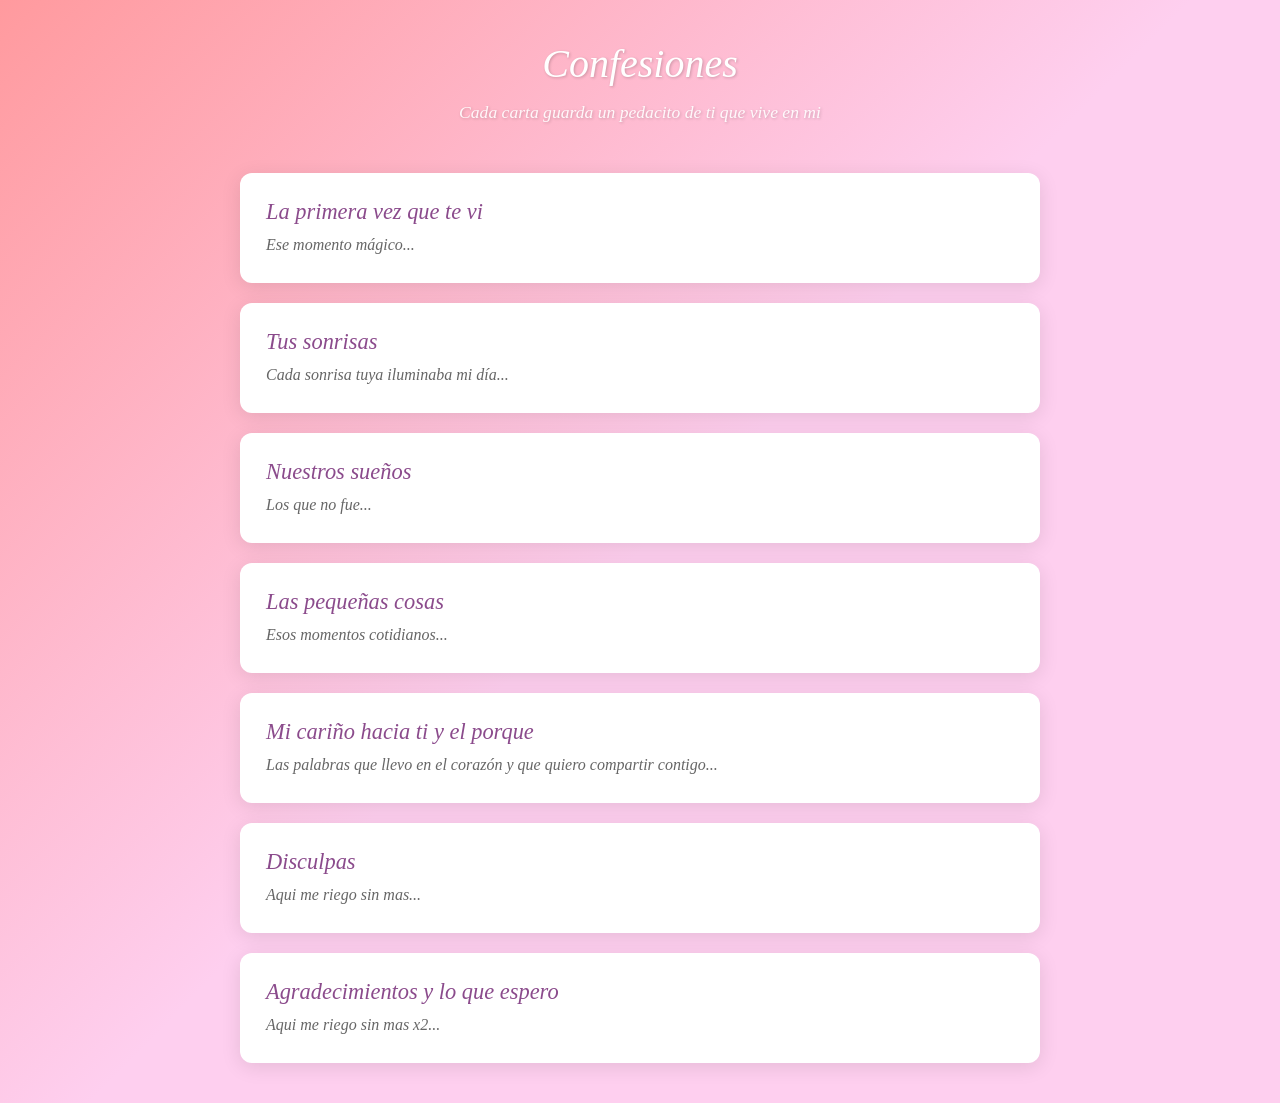
==== home.html @ 56a377dc "finish" ====
<!DOCTYPE html>
<html lang="es">
<head>
    <meta charset="UTF-8">
    <meta name="viewport" content="width=device-width, initial-scale=1.0">
    <title>Home - Madi</title>
    <link rel="stylesheet" href="home-style.css">
</head>
<body>
    <div class="container">
        <div class="header">
            <h1>Confesiones</h1>
            <p>Cada carta guarda un pedacito de ti que vive en mi</p>
        </div>

        <div class="cards-list">
            <div class="card" onclick="openModal('modal1')">
                <h3 class="card-title">La primera vez que te vi</h3>
                <p class="card-description">Ese momento mágico...</p>
            </div>

            <div class="card" onclick="openModal('modal2')">
                <h3 class="card-title">Tus sonrisas</h3>
                <p class="card-description">Cada sonrisa tuya iluminaba mi día...</p>
            </div>

            <div class="card" onclick="openModal('modal3')">
                <h3 class="card-title">Nuestros sueños</h3>
                <p class="card-description">Los que no fue...</p>
            </div>

            <div class="card" onclick="openModal('modal4')">
                <h3 class="card-title">Las pequeñas cosas</h3>
                <p class="card-description">Esos momentos cotidianos...</p>
            </div>

            <div class="card" onclick="openModal('modal5')">
                <h3 class="card-title">Mi cariño hacia ti y el porque</h3>
                <p class="card-description">Las palabras que llevo en el corazón y que quiero compartir contigo...</p>
            </div>

            <div class="card" onclick="openModal('modal6')">
                <h3 class="card-title">Disculpas</h3>
                <p class="card-description">Aqui me riego sin mas...</p>
            </div>

            <div class="card" onclick="openModal('modal7')">
                <h3 class="card-title">Agradecimientos y lo que espero</h3>
                <p class="card-description">Aqui me riego sin mas x2...</p>
            </div>
        </div>
    </div>

    <!-- Modales -->
    <div id="modal1" class="modal">
        <div class="modal-content">
            <span class="close" onclick="closeModal('modal1')">&times;</span>
            <h2 class="modal-title">La primera vez que te vi</h2>
            <div class="modal-text">
                <p>Recuerdo perfectamente ese día. Era como cualquier otro día ordinario y sin muchas ganas de existir, lo que no sabia
                    es que me ibas a cambiar el mundo y empezamos con esa primera pregunta, ¿Cuanto crees que vale ese edificio?. Al cual te respondi "No lose tal vez miles de millones"</p>
                
                <p>Había algo en tu mirada, no solo el cafe de esos ojos que te decia que me recordabas al centro de los girasoles.
                    Al dia de hoy recuerdo cada detalle de ese dia, que me contaste un poco de tu historia y me permitiste conocerte,
                    ese dia fue magico para mi, desde tu primera palabra, hasta la ultima cuando nos tomamos la foto y me dijiste "
                    Cierto la foto para que quede la prueba de que nos vimos".
                </p>
                
                <p>Ver el atardecer contigo es una de las cosas que mas le he agradecido a la vida, permitirme sentir esa calidez 
                    junto a una persona tan maravillosa, ese atardecer como ninguno de nosotros lo habia visto antes, simplemente 
                    tu, yo y el sol, mientras escuchabamos a la guia. Aun recuerdo cuando nos entraron porque empezaba a llover y 
                    te pegaste a mi pecho, sentia unos nervios que podia congelarme alli, y cuando te abrace por la espalda, nose de 
                    donde saque ese valor, pero me agradezco por dar ese paso y sentir como me volvia a latir el corazon.
                </p>
                
                <p>Caminar la septima de noche con aun la decoracion de navidad y cuidandote de varios loquitos, tu cuidandome de los 
                    carros, no creo que haya noche tan bonita y unica como esa, guardo ese recuerdo de ese beso que justo tenias el arbol de navidad detras y toda la decoracion navideña, sin embargo, no habia mas decoracion mas bonita que esos ojos 
                    que el brillo que tenian esa noche y como se iluminaron durante los dias que pasabamos.
                </p>
            </div>
        </div>
    </div>

    <div id="modal2" class="modal">
        <div class="modal-content">
            <span class="close" onclick="closeModal('modal2')">&times;</span>
            <h2 class="modal-title">Tus sonrisas</h2>
            <div class="modal-text">
                <p>Actualmente recuerdo tu sonrisa muy calida, como una niña pequeña, tan tierna, tan dulce y simplemente siendo feliz.
                </p>
                
                <p>No se me borra de la mente lo que hay detras de esa sonrisa, lo cual son tus dientes, tan blancos que resaltan
                    tu ser, tu felicidad y tu cariño.</p>
                
                <p>Habian dias en que me ponia a debatir que me gustaba mas de ti, si esos ojos o esa sonrisa que me calmaba,
                    que me daba paz, que me daba felicidad y me daba toda la fuerza que necesitaba en momentos dificiles.</p>
                
                <p>Actualmente 20/09/2025 son las casi 4 de la mañana y simplemente hoy me hubiera gustado ver esa sonrisa un dia mas,
                   inspirarme de esa mujer que ama bogota y que a razon de eso me ha hecho ver mi ciudad con otros ojos.</p>
            </div>
        </div>
    </div>

    <div id="modal3" class="modal">
        <div class="modal-content">
            <span class="close" onclick="closeModal('modal3')">&times;</span>
            <h2 class="modal-title">Nuestros sueños</h2>
            <div class="modal-text">
                <p>Aqui me voy a regar un poquito.</p>
                
                <p>Aun guardo esos mensajes con los que soñabamos, por ejemplo el de estudiar juiciosos y salir adelante para 
                    irnos a la playa a bailar canciones de juan luis guerra.</p>
                
                <p>Nos quedo pendiente ir a la biblioteca virgilio barco a estudiar juntos y acabar todas nuestras tareas rapido para 
                    pasar mas tiempo juntos.</p>
                
                <p>Tambien nos quedo pendiente nuestro picnic en el parque de los novios, cuando te decia que nos llevabamos un patico 
                    y le pusieramos nombre, o simplemente bautizarlo con un nombre exotico que inventabas jaja, aun amo esos nombres.</p>
            </div>
        </div>
    </div>

    <div id="modal4" class="modal">
        <div class="modal-content">
            <span class="close" onclick="closeModal('modal4')">&times;</span>
            <h2 class="modal-title">Las pequeñas cosas</h2>
            <div class="modal-text">
                <p>Son las pequeñas cosas las que más atesoro. gracias por todos los dias esa atencion que brindabas, un mensaje, asi sea lo mas minimo.</p>
                
                <p>Me encanta cómo te emocionabas con las cosas simples: un atardecer bonito, una canción que te gusta, el cafe que aun te debo jaja perdona. Tu capacidad de encontrar belleza en lo cotidiano me inspiraba.</p>
                
                <p>Esos momentos cuando estabamos en silencio pero completamente cómodos, cuando no necesitamos palabras para entendernos, cuando simplemente estar juntos era suficiente.</p>
            </div>
        </div>
    </div>

    <div id="modal5" class="modal">
        <div class="modal-content">
            <span class="close" onclick="closeModal('modal5')">&times;</span>
            <h2 class="modal-title">Mi cariño hacia ti y el porque</h2>
            <div class="modal-text">
                <p>Te tengo tanto cariño igual al dia de hoy, no es intacto como al comienzo, pero eres un recuerdo hermoso que 
                    siempre llevare en el corazon.</p>
                
                <p>Hay algo que no sabes y la verdad fuiste la primera persona con quien queria que se dieran las cosas y funcionaron,
                    quizas por eso me quedo mas con los dias buenos que con los malos, en esos dias que sentia que se me iba a salir el corazon del pecho, de tanto quererte.</p>
                
                <p>Dentro de mi agradezco mucho todo lo que vivi contigo, fuiste la experiencia mas maravillosa que he podido tener, en si lo catalogo como mi primer amor, ya que todo fue reciproco y ese click que tuve contigo, aun la verdad al dia de hoy no lo he sentido con alguien mas.</p>
                
                <p>Cada pequeño detalle lo hacia pensando en esa sonrisa tan bonita que tienes, el pensando que te estaba dando un pedacito de mi, un pedacito de cariño que pudieras tener contigo y poder tocarlo, al dia de hoy se que por ejemplo la calculadora, no es la mejor, pero espero te este sirviendo mucho, a fin de cuentas quiero que seas la mejor ingeniera posible, que yo mismo se que para ti no hay competencia, eres una la monda, eres una mujer extraordinaria y maravillosa.</p>
            </div>
        </div>
    </div>

    <div id="modal6" class="modal">
        <div class="modal-content">
            <span class="close" onclick="closeModal('modal6')">&times;</span>
            <h2 class="modal-title">Disculpas</h2>
            <div class="modal-text">
                <p>Mas que nada y primordialmente, ya que ha pasado el tiempo, ya que he tenido mucho tiempo libre para pensar en lo que paso, y hasta lo he soñado, lo he dicho mil veces, pero te pido una sincera disculpa.</p>
                
                <p>Primero por el gran error de no hacer respetar a mi pareja, por no hacerla sentir en ese lugar, porque para mi no fuiste un casi algo, yo dentro de mi pienso que si hubo algo, nose como explicarle a mi corazon que no fuimos nada, entonces lo tomo como que desde el primer dia fuimos algo.</p>
                
                <p>Segundo dejarte a manos de otra persona, dejar entrar otra persona que supiera nuestros problemas de pareja, cuando lo debiamos resolver entre nosotros, que si, en ese momento eras lo mas valioso que tenia en mi vida, al dia de hoy aun tengo flashbacks de todo eso y aun la mente me castiga con eso.</p>
                
                <p>Tercero por el hecho de mentir, me guarde cosas para mi, pensando en evitar problemas, lo cual me mostraste que la verdad es mejor ante todo, y si, pensandolo en algun momento te tendria contar, no lo podia ocultar para siempre.</p>

                <p>De nuevo una disculpa, por romperte el corazon, por dañar tu percepcion del amor, por hacerte sentir no elegida cuando me pusiste a decidir.</p>
            </div>
        </div>
    </div>

    <div id="modal7" class="modal">
        <div class="modal-content">
            <span class="close" onclick="closeModal('modal7')">&times;</span>
            <h2 class="modal-title">Agradecimientos y lo que espero</h2>
            <div class="modal-text">
                <p>Gracias por ser el rayo de luz cuando mas lo necesitaba, contigo pude experimentar la escencia mas pura del amor reciproco y sentir que recibia todo y daba todo por una sola persona.</p>
                
                <p>Gracias por proyectarte conmigo a futuro, por presentarme a tu familia, por dejarme conocerte y sentir que formaba parte de algo, el bebé, no soy mucho de niños pero me encantaba imaginar ya cuando fuera creciendo y diciendote tia.</p>
                
                <p>Gracias por intentar que sara y yo nos comunicaramos, siempre fue algo esquiva aunque intentaba acercarme con los gustos comunes que era el anime, me hubiera gustado conocerla un poco mas e intentar comprenderla en esos dias dificiles donde pelean tanto, queria ayudarte con eso haciendole caer en cuenta de que te esfuerzas y la amas incondicionalmente.</p>
                
                <p>Gracias por abrirte a mi y contarme experiencias de tu pasado, me permitieron comprenderte mas como persona, aunque tristemente ya tenia mi pecado encima, no hay noche que piense en una mujer echada pa adelante, que se que hay dias pesados que no quisieras salir de la cama, pero lo haces y trabajas, y le metes al estudio, y apoyas a tu hermana, te das tus gustos, nombee que mujer tan de admirar.</p>

                <p>Gracias por brindarme esa sonrisa, esa confianza desde un inicio, por esa calidez de tus abrazos y besos, no hay noche que no piense cuando dormias conmigo y esas noches no sentia frio, que me levantaba motivado con ganas de romperla estudiando, para darte esa vida que mereces, que me levantaba con ganas de comerme el mundo, pero primero debia consentir a mi mundo y hacerle el desayuno. Verte descansar con esa tranquilidad y acercarme para darte el beso en la frente y decirte los buenos dias, aun tengo flashbacks de eso, o cuando me iba de tu casa y te daba el beso en la frente para que no te pasara nada.</p>

                <p>Espero, no es echandote en cara nada, porque todo lo hice con amor y sin esperar nada a cambio.</p>

                <p>Espero, que la verdad encuentres a alguien mejor que yo, porque para mi yo te consenti bien, pero alguien puede hacerlo mejor, quizas alguien con mas tiempo libre, con camino recorrido laboralmente puede ser, alguien que de la vida por ti, que te acompañe a todo lado o si tiene vehiculo, que te lleve y te traiga, te haga el desayuno en la mañana, y dejando de lado la parte fisica, que no te haga sentir mal a nivel emocional, que no te manipule, que nunca te haga dudar de tu cuerpo, que nunca te humille y sobre todo que sea reciproco, para mi no hay mejor satisfaccion que el saber que estas bien y que el que este contigo te ame por la persona tan maravillosa que eres.</p>

                <p>Se que es pesado, pero espero que termines la universidad y seas una gran ingeniera, quiero ver ese nombre si se puede hasta en noticias, porque tu nombre no es comun, no lo voy a olvidar nunca, teniendo en cuenta que eres mi primer amor, dificil olvidarte, pero si quiero que te dediques a lo que te guste, que sea un empleo que te llene. Como dice una imagen, un empleo que te llene, un amor que te ame y una vida por la cual te levantes y digas gracias, se que estas llena de dudas e incertidumbres, pero eres una mujer empoderada que puede y merece todo lo bueno.</p>

                <p>Sinceramente Te amo, se que quizas lo estas leyendo con una cara de "y este man que" jasjja, pero ha pasado el tiempo y te tengo mucho cariño, todo lo estoy escribiendo a oscuras en mi cuarto, ya van a ser las 5 am y solo he tenido el corazon en la mano para escribirte y soltar tantas cosas que no te dije, en si me gusta lo que hago, esto no se borrara el dia de mañana, no quedara al aire, esta aqui y puedes ingresar cuando quieras.</p>

                <p></p>
                <p></p>
                <p></p>
                <p>La verdad aun te quiero en mi vida, no pretendo recuperar el hogar jaja, ni rescatar el tiempo perdido, solo es ver como creces personal y profesionalmente, te dejo mi numero por si en algun momento dejas el enojo, porque si eres brava pero tambien eres un partizado. Te quiero un monton ingeniera madisson 💕</p>

                <p>"3144472228"</p>
            </div>
        </div>
    </div>

    <script src="home-script.js"></script>
</body>
</html>
---- home-style.css ----
* {
    margin: 0;
    padding: 0;
    box-sizing: border-box;
}

body {
    font-family: 'Georgia', serif;
    background: linear-gradient(135deg, #ff9a9e 0%, #fecfef 50%, #fecfef 100%);
    min-height: 100vh;
    padding: 40px 20px;
}

.container {
    max-width: 800px;
    margin: 0 auto;
}

.header {
    text-align: center;
    margin-bottom: 50px;
    color: #fff;
    text-shadow: 1px 1px 3px rgba(0,0,0,0.2);
}

.header h1 {
    font-size: 2.5rem;
    margin-bottom: 15px;
    font-weight: normal;
    font-style: italic;
}

.header p {
    font-size: 1.1rem;
    opacity: 0.9;
    font-style: italic;
}

.cards-list {
    display: flex;
    flex-direction: column;
    gap: 20px;
}

.card {
    background: white;
    border-radius: 12px;
    padding: 25px;
    box-shadow: 0 4px 20px rgba(0, 0, 0, 0.1);
    cursor: pointer;
    transition: all 0.3s ease;
    border: 1px solid rgba(255, 255, 255, 0.8);
}

.card:hover {
    transform: translateY(-3px);
    box-shadow: 0 8px 30px rgba(0, 0, 0, 0.15);
}

.card-title {
    font-size: 1.4rem;
    color: #8B4B8C;
    margin-bottom: 8px;
    font-weight: normal;
    font-style: italic;
}

.card-description {
    color: #666;
    font-size: 1rem;
    line-height: 1.5;
    font-style: italic;
}

/* Modal Styles */
.modal {
    display: none;
    position: fixed;
    z-index: 1000;
    left: 0;
    top: 0;
    width: 100%;
    height: 100%;
    background-color: rgba(0, 0, 0, 0.6);
    backdrop-filter: blur(5px);
}

.modal-content {
    background: white;
    margin: 5% auto;
    padding: 40px;
    border-radius: 15px;
    width: 90%;
    max-width: 600px;
    max-height: 80vh;
    overflow-y: auto;
    box-shadow: 0 20px 60px rgba(0, 0, 0, 0.3);
    position: relative;
    animation: modalFadeIn 0.3s ease;
}

@keyframes modalFadeIn {
    from {
        opacity: 0;
        transform: translateY(-50px);
    }
    to {
        opacity: 1;
        transform: translateY(0);
    }
}

.close {
    color: #aaa;
    float: right;
    font-size: 28px;
    font-weight: bold;
    position: absolute;
    right: 20px;
    top: 15px;
    cursor: pointer;
}

.close:hover {
    color: #8B4B8C;
}

.modal-title {
    font-size: 2rem;
    color: #8B4B8C;
    margin-bottom: 20px;
    font-style: italic;
    text-align: center;
}

.modal-text {
    color: #555;
    line-height: 1.8;
    font-size: 1.1rem;
    text-align: justify;
    font-style: italic;
}

.modal-text p {
    margin-bottom: 15px;
}

/* Responsive Design */
@media (max-width: 768px) {
    body {
        padding: 20px 15px;
    }

    .header h1 {
        font-size: 2rem;
    }

    .header p {
        font-size: 1rem;
    }

    .card {
        padding: 20px;
    }

    .card-title {
        font-size: 1.2rem;
    }

    .card-description {
        font-size: 0.95rem;
    }

    .modal-content {
        margin: 10% auto;
        padding: 30px;
        width: 95%;
    }

    .modal-title {
        font-size: 1.6rem;
    }

    .modal-text {
        font-size: 1rem;
    }
}

@media (max-width: 480px) {
    body {
        padding: 15px 10px;
    }

    .header h1 {
        font-size: 1.8rem;
    }

    .card {
        padding: 18px;
    }

    .modal-content {
        padding: 25px;
    }
}

/* Animaciones de entrada */
.card {
    opacity: 0;
    transform: translateY(20px);
    animation: cardFadeIn 0.6s ease forwards;
}

.card:nth-child(1) { animation-delay: 0.1s; }
.card:nth-child(2) { animation-delay: 0.2s; }
.card:nth-child(3) { animation-delay: 0.3s; }
.card:nth-child(4) { animation-delay: 0.4s; }
.card:nth-child(5) { animation-delay: 0.5s; }
.card:nth-child(6) { animation-delay: 0.6s; }

@keyframes cardFadeIn {
    to {
        opacity: 1;
        transform: translateY(0);
    }
}
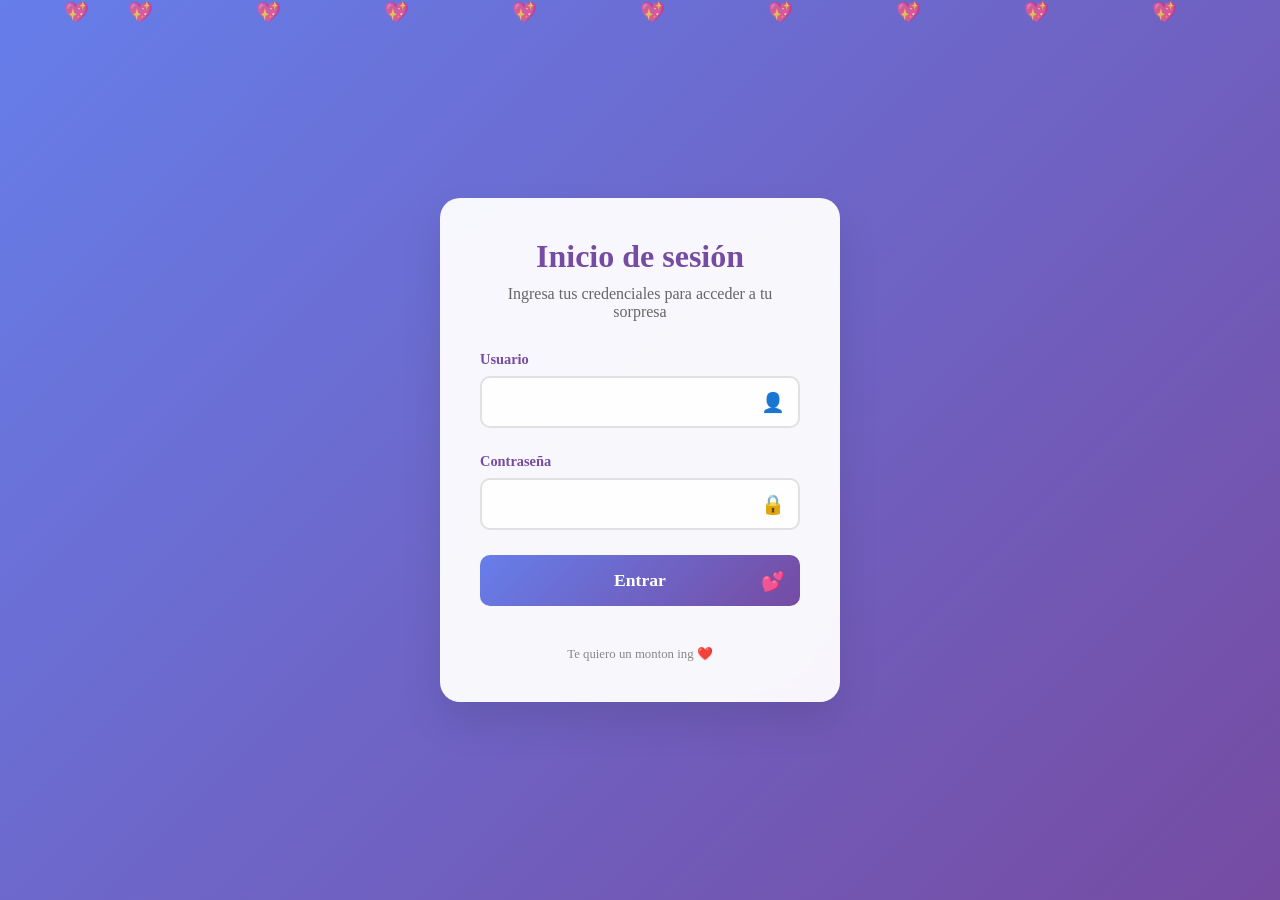
==== commit 2be2aa2c: "fix: home" ====
--- a/home.html
+++ b/home.html
@@ -193,13 +193,9 @@
 
                 <p>Sinceramente Te amo, se que quizas lo estas leyendo con una cara de "y este man que" jasjja, pero ha pasado el tiempo y te tengo mucho cariño, todo lo estoy escribiendo a oscuras en mi cuarto, ya van a ser las 5 am y solo he tenido el corazon en la mano para escribirte y soltar tantas cosas que no te dije, en si me gusta lo que hago, esto no se borrara el dia de mañana, no quedara al aire, esta aqui y puedes ingresar cuando quieras.</p>
 
-                <p></p>
-                <p></p>
-                <p></p>
-                <p>La verdad aun te quiero en mi vida, no pretendo recuperar el hogar jaja, ni rescatar el tiempo perdido, solo es ver como creces personal y profesionalmente, te dejo mi numero por si en algun momento dejas el enojo, porque si eres brava pero tambien eres un partizado. Te quiero un monton ingeniera madisson 💕</p>
-
-                <p>"3144472228"</p>
-            </div>
+                <p>La verdad aun te quiero en mi vida, no pretendo recuperar el hogar jaja, ni rescatar el tiempo perdido, solo es ver como creces personal y profesionalmente, sabes donde estoy en cualquier momento y ahi tienes mi ig por si en algun momento sientes que no puedes mas, recuerdo que eres brava pero tambien eres un partizado. Te quiero un monton ingeniera madisson 💕</p>
+
+        </div>
         </div>
     </div>
 
